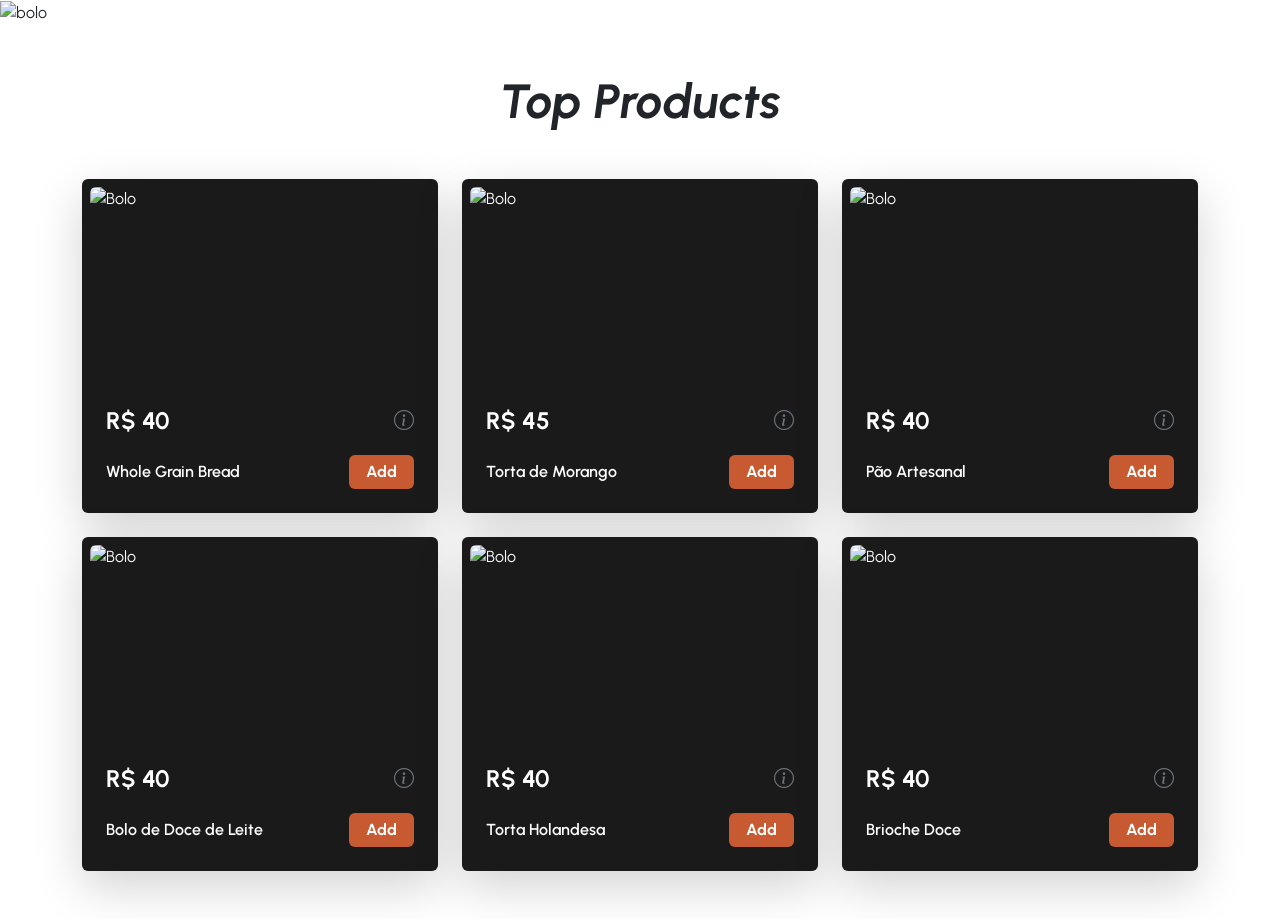
==== Projeto_bolos/index.html @ 3a4be54f "cc" ====
<!doctype html>
<html lang="pt-BR">
<head>
    <meta charset="utf-8">
    <meta name="viewport" content="width=device-width, initial-scale=1">
    <title>Loja de bolos</title>
    <link rel="stylesheet" href="https://cdn.jsdelivr.net/npm/bootstrap@5.3.8/dist/css/bootstrap.min.css">
    <link rel="stylesheet" href="https://cdn.jsdelivr.net/npm/bootstrap-icons@1.13.1/font/bootstrap-icons.min.css">
    <link rel="stylesheet" href="style.css">

    <link rel="preconnect" href="https://fonts.googleapis.com">
    <link rel="preconnect" href="https://fonts.gstatic.com" crossorigin>
    <link href="https://fonts.googleapis.com/css2?family=Libertinus+Sans:ital,wght@0,400;0,700;1,400&family=Original+Surfer&family=Urbanist:ital,wght@0,100..900;1,100..900&display=swap" rel="stylesheet">
</head>

<body>
  
    <!-- NAV TRANSPARENTE -->
    <nav class="navbar navbar-expand-lg navbar-dark position-absolute top-0 w-100 z-3 bg-transparent">
        <div class="container-fluid">
            <button class="navbar-toggler" type="button" data-bs-toggle="collapse" data-bs-target="#navbarNav">
                <span class="navbar-toggler-icon"></span>
            </button>

            <div class="collapse navbar-collapse" id="navbarNav">
                <ul class="navbar-nav me-auto fs-5">
                    <li class="nav-item"><a class="nav-link active" href="#">Home</a></li>
                    <li class="nav-item"><a class="nav-link" href="#">Contato</a></li>
                    <li class="nav-item"><a class="nav-link" href="#">Sobre</a></li>
                </ul>
            </div>
        </div>
    </nav>

    <!-- BANNER TOPO -->
    <main class="container-fluid p-0"> 
        <div class="row g-0">
            <div class="col-12 position-relative">
                <img src="https://static.vecteezy.com/ti/fotos-gratis/t1/69901852-aniversario-bolo-com-aceso-velas-e-colorida-granulados-em-branco-prato-contra-rosa-fundo-festivo-e-alegre-celebracao-sobremesa-para-especial-ocasiao-gratis-foto.jpeg" 
                     class="img-fluid w-100 vh-50 object-fit-cover" alt="bolo">

                <div class="position-absolute top-50 start-0 translate-middle-y ms-4 ms-md-5 text-white"> 
                    <p class="titulo display-3 fw-bold">Loja de Bolos</p>
                    <p class="fs-2">Os melhores bolos artesanais</p>
                </div>
            </div>
        </div>
    </main>

    <!-- SEÇÃO TOP PRODUCTS -->
    <section class="container my-5">
        <h2 class="text-center display-5 fw-bold fst-italic mb-5">Top Products</h2>

        <!-- Grid de 3 colunas em telas médias/grandes -->
        <div class="row row-cols-1 row-cols-md-3 g-4">
            
            <!-- CARD 1 -->
            <div class="col">
                <div class="card h-100 text-white border-0 shadow-lg p-2" style="background-color: #1a1a1a;">
                    <img src="https://guiadacozinha.com.br/wp-content/uploads/2021/02/torta-doce-de-leite-merengue.jpg" class="card-img-top rounded object-fit-cover" alt="Bolo" style="height: 200px;">
                    <div class="card-body d-flex flex-column justify-content-between p-3">
                        <div class="d-flex justify-content-between align-items-center mb-3">
                            <span class="fs-4 fw-bold">R$ 40</span>
                            <i class="bi bi-info-circle fs-5 text-secondary" style="cursor: pointer;"></i>
                        </div>
                        <div class="d-flex justify-content-between align-items-center">
                            <span class="fs-6 fw-semibold">Whole Grain Bread</span>
                            <button class="btn text-white fw-bold px-3 py-1" style="background-color: #c85a32;">Add</button>
                        </div>
                    </div>
                </div>
            </div>

            <!-- CARD 2 -->
            <div class="col">
                <div class="card h-100 text-white border-0 shadow-lg p-2" style="background-color: #1a1a1a;">
                    <img src="https://guiadacozinha.com.br/wp-content/uploads/2021/02/torta-doce-de-leite-merengue.jpg" class="card-img-top rounded object-fit-cover" alt="Bolo" style="height: 200px;">
                    <div class="card-body d-flex flex-column justify-content-between p-3">
                        <div class="d-flex justify-content-between align-items-center mb-3">
                            <span class="fs-4 fw-bold">R$ 45</span>
                            <i class="bi bi-info-circle fs-5 text-secondary" style="cursor: pointer;"></i>
                        </div>
                        <div class="d-flex justify-content-between align-items-center">
                            <span class="fs-6 fw-semibold">Torta de Morango</span>
                            <button class="btn text-white fw-bold px-3 py-1" style="background-color: #c85a32;">Add</button>
                        </div>
                    </div>
                </div>
            </div>

            <!-- CARD 3 -->
            <div class="col">
                <div class="card h-100 text-white border-0 shadow-lg p-2" style="background-color: #1a1a1a;">
                    <img src="https://guiadacozinha.com.br/wp-content/uploads/2021/02/torta-doce-de-leite-merengue.jpg" class="card-img-top rounded object-fit-cover" alt="Bolo" style="height: 200px;">
                    <div class="card-body d-flex flex-column justify-content-between p-3">
                        <div class="d-flex justify-content-between align-items-center mb-3">
                            <span class="fs-4 fw-bold">R$ 40</span>
                            <i class="bi bi-info-circle fs-5 text-secondary" style="cursor: pointer;"></i>
                        </div>
                        <div class="d-flex justify-content-between align-items-center">
                            <span class="fs-6 fw-semibold">Pão Artesanal</span>
                            <button class="btn text-white fw-bold px-3 py-1" style="background-color: #c85a32;">Add</button>
                        </div>
                    </div>
                </div>
            </div>

            <!-- CARD 4 -->
            <div class="col">
                <div class="card h-100 text-white border-0 shadow-lg p-2" style="background-color: #1a1a1a;">
                    <img src="https://guiadacozinha.com.br/wp-content/uploads/2021/02/torta-doce-de-leite-merengue.jpg" class="card-img-top rounded object-fit-cover" alt="Bolo" style="height: 200px;">
                    <div class="card-body d-flex flex-column justify-content-between p-3">
                        <div class="d-flex justify-content-between align-items-center mb-3">
                            <span class="fs-4 fw-bold">R$ 40</span>
                            <i class="bi bi-info-circle fs-5 text-secondary" style="cursor: pointer;"></i>
                        </div>
                        <div class="d-flex justify-content-between align-items-center">
                            <span class="fs-6 fw-semibold">Bolo de Doce de Leite</span>
                            <button class="btn text-white fw-bold px-3 py-1" style="background-color: #c85a32;">Add</button>
                        </div>
                    </div>
                </div>
            </div>

            <!-- CARD 5 -->
            <div class="col">
                <div class="card h-100 text-white border-0 shadow-lg p-2" style="background-color: #1a1a1a;">
                    <img src="https://guiadacozinha.com.br/wp-content/uploads/2021/02/torta-doce-de-leite-merengue.jpg" class="card-img-top rounded object-fit-cover" alt="Bolo" style="height: 200px;">
                    <div class="card-body d-flex flex-column justify-content-between p-3">
                        <div class="d-flex justify-content-between align-items-center mb-3">
                            <span class="fs-4 fw-bold">R$ 40</span>
                            <i class="bi bi-info-circle fs-5 text-secondary" style="cursor: pointer;"></i>
                        </div>
                        <div class="d-flex justify-content-between align-items-center">
                            <span class="fs-6 fw-semibold">Torta Holandesa</span>
                            <button class="btn text-white fw-bold px-3 py-1" style="background-color: #c85a32;">Add</button>
                        </div>
                    </div>
                </div>
            </div>

            <!-- CARD 6 -->
            <div class="col">
                <div class="card h-100 text-white border-0 shadow-lg p-2" style="background-color: #1a1a1a;">
                    <img src="https://guiadacozinha.com.br/wp-content/uploads/2021/02/torta-doce-de-leite-merengue.jpg" class="card-img-top rounded object-fit-cover" alt="Bolo" style="height: 200px;">
                    <div class="card-body d-flex flex-column justify-content-between p-3">
                        <div class="d-flex justify-content-between align-items-center mb-3">
                            <span class="fs-4 fw-bold">R$ 40</span>
                            <i class="bi bi-info-circle fs-5 text-secondary" style="cursor: pointer;"></i>
                        </div>
                        <div class="d-flex justify-content-between align-items-center">
                            <span class="fs-6 fw-semibold">Brioche Doce</span>
                            <button class="btn text-white fw-bold px-3 py-1" style="background-color: #c85a32;">Add</button>
                        </div>
                    </div>
                </div>
            </div>

        </div>
    </section>

    <script src="https://cdn.jsdelivr.net/npm/bootstrap@5.3.8/dist/js/bootstrap.bundle.min.js"></script>
    <script src="app.js"></script>
</body>
</html>
---- Projeto_bolos/style.css ----
body{
    font-family: "Urbanist", sans-serif;
    font-optical-sizing: auto;
    font-style: normal;
}

.titulo{
    font-size: 7rem;
}
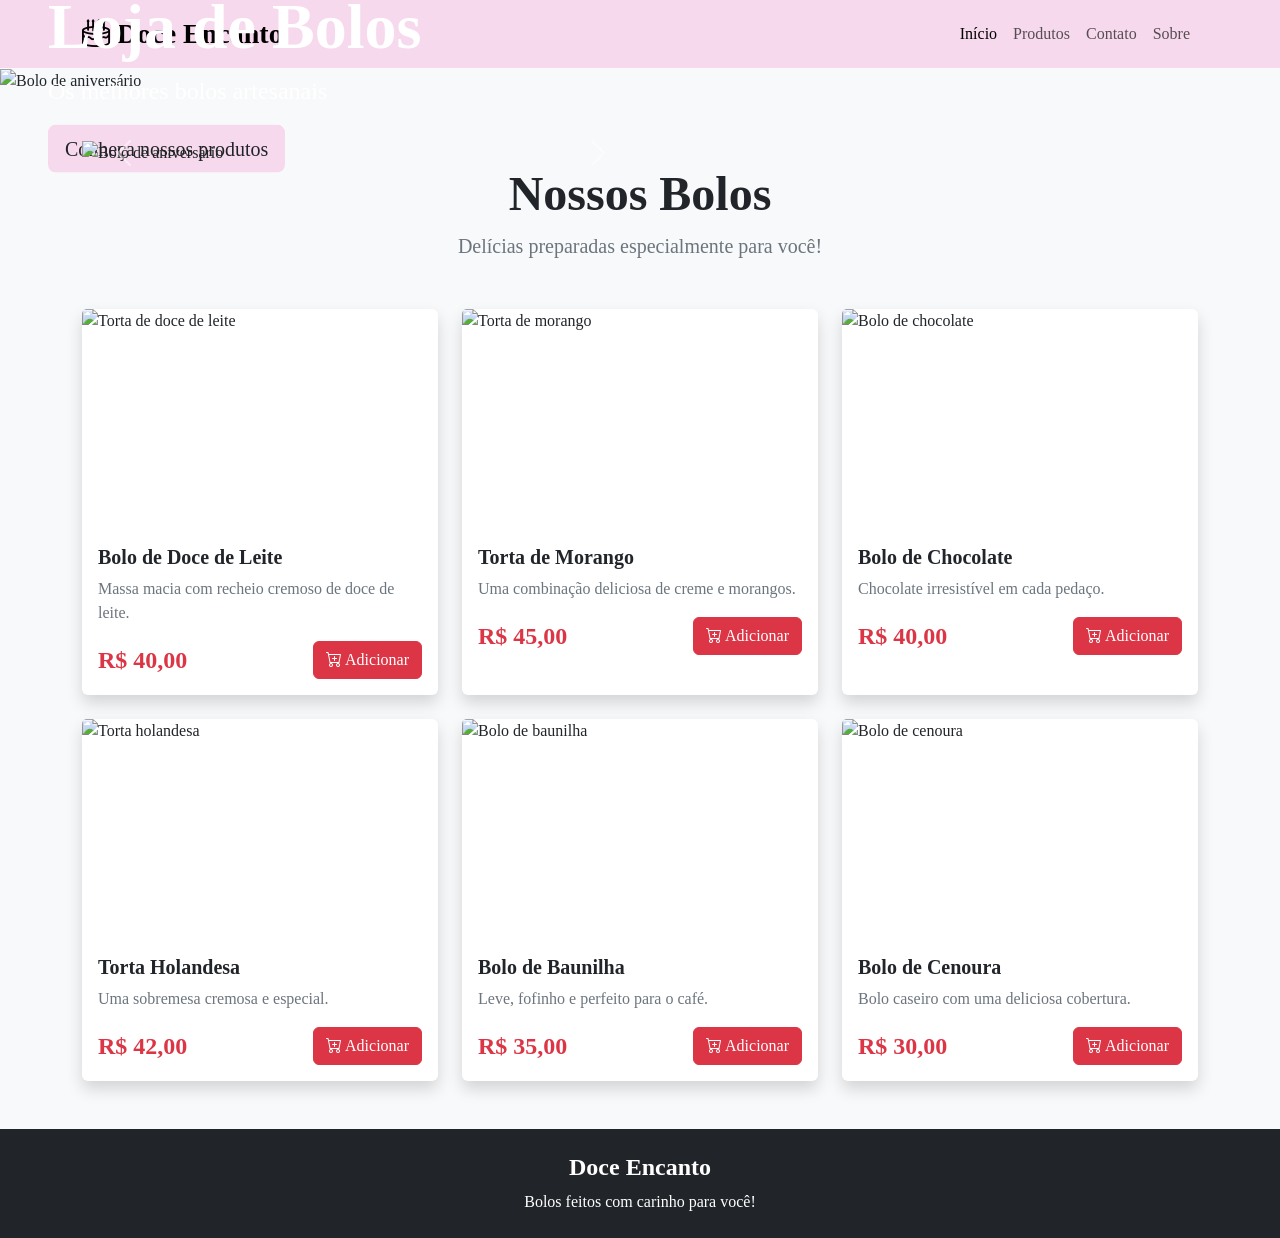
==== commit 82879c60: "cc" ====
--- a/Projeto_bolos/index.html
+++ b/Projeto_bolos/index.html
@@ -1,88 +1,191 @@
-<!doctype html>
+
+<!DOCTYPE html>
 <html lang="pt-BR">
 <head>
-    <meta charset="utf-8">
+    <meta charset="UTF-8">
     <meta name="viewport" content="width=device-width, initial-scale=1">
-    <title>Loja de bolos</title>
-    <link rel="stylesheet" href="https://cdn.jsdelivr.net/npm/bootstrap@5.3.8/dist/css/bootstrap.min.css">
-    <link rel="stylesheet" href="https://cdn.jsdelivr.net/npm/bootstrap-icons@1.13.1/font/bootstrap-icons.min.css">
+    <title>Loja de Bolos</title>
+
+    <link href="https://cdn.jsdelivr.net/npm/bootstrap@5.3.8/dist/css/bootstrap.min.css"
+          rel="stylesheet">
+
+    <link href="https://cdn.jsdelivr.net/npm/bootstrap-icons@1.13.1/font/bootstrap-icons.min.css"
+          rel="stylesheet">
+
     <link rel="stylesheet" href="style.css">
 
-    <link rel="preconnect" href="https://fonts.googleapis.com">
-    <link rel="preconnect" href="https://fonts.gstatic.com" crossorigin>
-    <link href="https://fonts.googleapis.com/css2?family=Libertinus+Sans:ital,wght@0,400;0,700;1,400&family=Original+Surfer&family=Urbanist:ital,wght@0,100..900;1,100..900&display=swap" rel="stylesheet">
+
 </head>
 
-<body>
+<body class="bg-light">
+
   
-    <!-- NAV TRANSPARENTE -->
-    <nav class="navbar navbar-expand-lg navbar-dark position-absolute top-0 w-100 z-3 bg-transparent">
-        <div class="container-fluid">
-            <button class="navbar-toggler" type="button" data-bs-toggle="collapse" data-bs-target="#navbarNav">
+    <nav class="menu navbar navbar-expand-lg navbar">
+        <div class="container">
+            <a class="navbar-brand fw-bold fs-3" href="#inicio">
+                <i class="bi bi-cake2"></i> Doce Encanto
+            </a>
+
+            <button class="navbar-toggler" type="button"
+                    data-bs-toggle="collapse" data-bs-target="#menu"
+                    aria-controls="menu" aria-expanded="false"
+                    aria-label="Abrir menu">
                 <span class="navbar-toggler-icon"></span>
             </button>
 
-            <div class="collapse navbar-collapse" id="navbarNav">
-                <ul class="navbar-nav me-auto fs-5">
-                    <li class="nav-item"><a class="nav-link active" href="#">Home</a></li>
-                    <li class="nav-item"><a class="nav-link" href="#">Contato</a></li>
-                    <li class="nav-item"><a class="nav-link" href="#">Sobre</a></li>
+            <div class="collapse navbar-collapse" id="menu">
+                <ul class="navbar-nav ms-auto">
+                    <li class="nav-item">
+                        <a class="nav-link active" href="#inicio">Início</a>
+                    </li>
+                    <li class="nav-item">
+                        <a class="nav-link" href="#produtos">Produtos</a>
+                    </li>
+                    <li class="nav-item">
+                        <a class="nav-link" href="#contato">Contato</a>
+                    </li>
+                    <li class="nav-item">
+                        <a class="nav-link" href="#sobre">Sobre</a>
+                    </li>
                 </ul>
             </div>
         </div>
     </nav>
 
-    <!-- BANNER TOPO -->
-    <main class="container-fluid p-0"> 
-        <div class="row g-0">
-            <div class="col-12 position-relative">
-                <img src="https://static.vecteezy.com/ti/fotos-gratis/t1/69901852-aniversario-bolo-com-aceso-velas-e-colorida-granulados-em-branco-prato-contra-rosa-fundo-festivo-e-alegre-celebracao-sobremesa-para-especial-ocasiao-gratis-foto.jpeg" 
-                     class="img-fluid w-100 vh-50 object-fit-cover" alt="bolo">
-
-                <div class="position-absolute top-50 start-0 translate-middle-y ms-4 ms-md-5 text-white"> 
-                    <p class="titulo display-3 fw-bold">Loja de Bolos</p>
-                    <p class="fs-2">Os melhores bolos artesanais</p>
-                </div>
-            </div>
-        </div>
-    </main>
-
-    <!-- SEÇÃO TOP PRODUCTS -->
-    <section class="container my-5">
-        <h2 class="text-center display-5 fw-bold fst-italic mb-5">Top Products</h2>
-
-        <!-- Grid de 3 colunas em telas médias/grandes -->
-        <div class="row row-cols-1 row-cols-md-3 g-4">
-            
-            <!-- CARD 1 -->
-            <div class="col">
-                <div class="card h-100 text-white border-0 shadow-lg p-2" style="background-color: #1a1a1a;">
-                    <img src="https://guiadacozinha.com.br/wp-content/uploads/2021/02/torta-doce-de-leite-merengue.jpg" class="card-img-top rounded object-fit-cover" alt="Bolo" style="height: 200px;">
-                    <div class="card-body d-flex flex-column justify-content-between p-3">
-                        <div class="d-flex justify-content-between align-items-center mb-3">
-                            <span class="fs-4 fw-bold">R$ 40</span>
-                            <i class="bi bi-info-circle fs-5 text-secondary" style="cursor: pointer;"></i>
-                        </div>
-                        <div class="d-flex justify-content-between align-items-center">
-                            <span class="fs-6 fw-semibold">Whole Grain Bread</span>
-                            <button class="btn text-white fw-bold px-3 py-1" style="background-color: #c85a32;">Add</button>
-                        </div>
-                    </div>
-                </div>
-            </div>
-
-            <!-- CARD 2 -->
-            <div class="col">
-                <div class="card h-100 text-white border-0 shadow-lg p-2" style="background-color: #1a1a1a;">
-                    <img src="https://guiadacozinha.com.br/wp-content/uploads/2021/02/torta-doce-de-leite-merengue.jpg" class="card-img-top rounded object-fit-cover" alt="Bolo" style="height: 200px;">
-                    <div class="card-body d-flex flex-column justify-content-between p-3">
-                        <div class="d-flex justify-content-between align-items-center mb-3">
-                            <span class="fs-4 fw-bold">R$ 45</span>
-                            <i class="bi bi-info-circle fs-5 text-secondary" style="cursor: pointer;"></i>
-                        </div>
-                        <div class="d-flex justify-content-between align-items-center">
-                            <span class="fs-6 fw-semibold">Torta de Morango</span>
-                            <button class="btn text-white fw-bold px-3 py-1" style="background-color: #c85a32;">Add</button>
+
+    <header id="inicio" class="container-fluid p-0">
+        <div class="inicio position-relative">
+            <img
+                src="https://static.vecteezy.com/ti/fotos-gratis/t1/69901852-aniversario-bolo-com-aceso-velas-e-colorida-granulados-em-branco-prato-contra-rosa-fundo-festivo-e-alegre-celebracao-sobremesa-para-especial-ocasiao-gratis-foto.jpeg"
+                class="img-fluid w-100 object-fit-cover"
+                alt="Bolo de aniversário">
+
+            <div class="position-absolute top-50 start-0 translate-middle-y text-white p-4 p-md-5">
+                <h1 class="display-3 fw-bold">Loja de Bolos</h1>
+                <p class="fs-4">Os melhores bolos artesanais</p>
+                <a href="#produtos" class="botao btn btn-lg">
+                    Conheça nossos produtos
+                </a>
+            </div>
+        </div>
+    </header>
+
+
+    <section id="produtos" class="container py-5">
+
+
+        <div class="col-6">
+            
+            <div id="carouselExampleControls"
+                class="carousel slide"
+                data-bs-ride="carousel">
+
+                <div class="carousel-inner">
+
+                    <div class="carousel-item active">
+                        <img class="d-block w-100"
+                            src="https://static.vecteezy.com/ti/fotos-gratis/t1/69901852-aniversario-bolo-com-aceso-velas-e-colorida-granulados-em-branco-prato-contra-rosa-fundo-festivo-e-alegre-celebracao-sobremesa-para-especial-ocasiao-gratis-foto.jpeg"
+                            alt="Bolo de aniversário">
+                    </div>
+
+                    <div class="carousel-item">
+                        <img class="d-block w-100"
+                            src="https://guiadacozinha.com.br/wp-content/uploads/2021/02/torta-doce-de-leite-merengue.jpg"
+                            alt="Torta de doce de leite">
+                    </div>
+
+                    <div class="carousel-item">
+                        <img class="d-block w-100"
+                            src="https://static.vecteezy.com/ti/fotos-gratis/t1/69901852-aniversario-bolo-com-aceso-velas-e-colorida-granulados-em-branco-prato-contra-rosa-fundo-festivo-e-alegre-celebracao-sobremesa-para-especial-ocasiao-gratis-foto.jpeg"
+                            alt="Bolo de aniversário">
+                    </div>
+
+                </div>
+
+                <!-- Botão anterior -->
+                <button class="carousel-control-prev"
+                        type="button"
+                        data-bs-target="#carouselExampleControls"
+                        data-bs-slide="prev">
+
+                    <span class="carousel-control-prev-icon"
+                        aria-hidden="true"></span>
+
+                    <span class="visually-hidden">Anterior</span>
+                </button>
+
+                <!-- Botão próximo -->
+                <button class="carousel-control-next"
+                        type="button"
+                        data-bs-target="#carouselExampleControls"
+                        data-bs-slide="next">
+
+                    <span class="carousel-control-next-icon"
+                        aria-hidden="true"></span>
+
+                    <span class="visually-hidden">Próximo</span>
+                </button>
+
+            </div>
+        </div>
+
+            
+
+
+
+
+
+
+            
+        </div>
+
+        <div class="text-center mb-5">
+            <h2 class="display-5 fw-bold">Nossos Bolos</h2>
+            <p class="text-secondary fs-5">
+                Delícias preparadas especialmente para você!
+            </p>
+        </div>
+        <div class="row row-cols-1 row-cols-md-2 row-cols-lg-3 g-4">
+
+            
+            <div class="col">
+                <div class="card h-100 border-0 shadow">
+                    <img src="https://guiadacozinha.com.br/wp-content/uploads/2021/02/torta-doce-de-leite-merengue.jpg"
+                         class="card-img-top object-fit-cover"
+                         style="height: 220px;" alt="Torta de doce de leite">
+
+                    <div class="card-body">
+                        <h5 class="card-title fw-bold">Bolo de Doce de Leite</h5>
+                        <p class="card-text text-secondary">
+                            Massa macia com recheio cremoso de doce de leite.
+                        </p>
+                        <div class="d-flex justify-content-between align-items-center">
+                            <span class="fs-4 fw-bold text-danger">R$ 40,00</span>
+                            <button class="btn btn-danger">
+                                <i class="bi bi-cart-plus"></i> Adicionar
+                            </button>
+                        </div>
+                    </div>
+                </div>
+            </div>
+
+      
+            <div class="col">
+                <div class="card h-100 border-0 shadow">
+                    <img src="https://guiadacozinha.com.br/wp-content/uploads/2021/02/torta-doce-de-leite-merengue.jpg"
+                         class="card-img-top object-fit-cover"
+                         style="height: 220px;" alt="Torta de morango">
+
+                    <div class="card-body">
+                        <h5 class="card-title fw-bold">Torta de Morango</h5>
+                        <p class="card-text text-secondary">
+                            Uma combinação deliciosa de creme e morangos.
+                        </p>
+                        <div class="d-flex justify-content-between align-items-center">
+                            <span class="fs-4 fw-bold text-danger">R$ 45,00</span>
+                            <button class="btn btn-danger">
+                                <i class="bi bi-cart-plus"></i> Adicionar
+                            </button>
                         </div>
                     </div>
                 </div>
@@ -90,67 +193,87 @@
 
             <!-- CARD 3 -->
             <div class="col">
-                <div class="card h-100 text-white border-0 shadow-lg p-2" style="background-color: #1a1a1a;">
-                    <img src="https://guiadacozinha.com.br/wp-content/uploads/2021/02/torta-doce-de-leite-merengue.jpg" class="card-img-top rounded object-fit-cover" alt="Bolo" style="height: 200px;">
-                    <div class="card-body d-flex flex-column justify-content-between p-3">
-                        <div class="d-flex justify-content-between align-items-center mb-3">
-                            <span class="fs-4 fw-bold">R$ 40</span>
-                            <i class="bi bi-info-circle fs-5 text-secondary" style="cursor: pointer;"></i>
-                        </div>
-                        <div class="d-flex justify-content-between align-items-center">
-                            <span class="fs-6 fw-semibold">Pão Artesanal</span>
-                            <button class="btn text-white fw-bold px-3 py-1" style="background-color: #c85a32;">Add</button>
-                        </div>
-                    </div>
-                </div>
-            </div>
-
-            <!-- CARD 4 -->
-            <div class="col">
-                <div class="card h-100 text-white border-0 shadow-lg p-2" style="background-color: #1a1a1a;">
-                    <img src="https://guiadacozinha.com.br/wp-content/uploads/2021/02/torta-doce-de-leite-merengue.jpg" class="card-img-top rounded object-fit-cover" alt="Bolo" style="height: 200px;">
-                    <div class="card-body d-flex flex-column justify-content-between p-3">
-                        <div class="d-flex justify-content-between align-items-center mb-3">
-                            <span class="fs-4 fw-bold">R$ 40</span>
-                            <i class="bi bi-info-circle fs-5 text-secondary" style="cursor: pointer;"></i>
-                        </div>
-                        <div class="d-flex justify-content-between align-items-center">
-                            <span class="fs-6 fw-semibold">Bolo de Doce de Leite</span>
-                            <button class="btn text-white fw-bold px-3 py-1" style="background-color: #c85a32;">Add</button>
-                        </div>
-                    </div>
-                </div>
-            </div>
-
-            <!-- CARD 5 -->
-            <div class="col">
-                <div class="card h-100 text-white border-0 shadow-lg p-2" style="background-color: #1a1a1a;">
-                    <img src="https://guiadacozinha.com.br/wp-content/uploads/2021/02/torta-doce-de-leite-merengue.jpg" class="card-img-top rounded object-fit-cover" alt="Bolo" style="height: 200px;">
-                    <div class="card-body d-flex flex-column justify-content-between p-3">
-                        <div class="d-flex justify-content-between align-items-center mb-3">
-                            <span class="fs-4 fw-bold">R$ 40</span>
-                            <i class="bi bi-info-circle fs-5 text-secondary" style="cursor: pointer;"></i>
-                        </div>
-                        <div class="d-flex justify-content-between align-items-center">
-                            <span class="fs-6 fw-semibold">Torta Holandesa</span>
-                            <button class="btn text-white fw-bold px-3 py-1" style="background-color: #c85a32;">Add</button>
-                        </div>
-                    </div>
-                </div>
-            </div>
-
-            <!-- CARD 6 -->
-            <div class="col">
-                <div class="card h-100 text-white border-0 shadow-lg p-2" style="background-color: #1a1a1a;">
-                    <img src="https://guiadacozinha.com.br/wp-content/uploads/2021/02/torta-doce-de-leite-merengue.jpg" class="card-img-top rounded object-fit-cover" alt="Bolo" style="height: 200px;">
-                    <div class="card-body d-flex flex-column justify-content-between p-3">
-                        <div class="d-flex justify-content-between align-items-center mb-3">
-                            <span class="fs-4 fw-bold">R$ 40</span>
-                            <i class="bi bi-info-circle fs-5 text-secondary" style="cursor: pointer;"></i>
-                        </div>
-                        <div class="d-flex justify-content-between align-items-center">
-                            <span class="fs-6 fw-semibold">Brioche Doce</span>
-                            <button class="btn text-white fw-bold px-3 py-1" style="background-color: #c85a32;">Add</button>
+                <div class="card h-100 border-0 shadow">
+                    <img src="https://guiadacozinha.com.br/wp-content/uploads/2021/02/torta-doce-de-leite-merengue.jpg"
+                         class="card-img-top object-fit-cover"
+                         style="height: 220px;" alt="Bolo de chocolate">
+
+                    <div class="card-body">
+                        <h5 class="card-title fw-bold">Bolo de Chocolate</h5>
+                        <p class="card-text text-secondary">
+                            Chocolate irresistível em cada pedaço.
+                        </p>
+                        <div class="d-flex justify-content-between align-items-center">
+                            <span class="fs-4 fw-bold text-danger">R$ 40,00</span>
+                            <button class="btn btn-danger">
+                                <i class="bi bi-cart-plus"></i> Adicionar
+                            </button>
+                        </div>
+                    </div>
+                </div>
+            </div>
+
+   
+            <div class="col">
+                <div class="card h-100 border-0 shadow">
+                    <img src="https://guiadacozinha.com.br/wp-content/uploads/2021/02/torta-doce-de-leite-merengue.jpg"
+                         class="card-img-top object-fit-cover"
+                         style="height: 220px;" alt="Torta holandesa">
+
+                    <div class="card-body">
+                        <h5 class="card-title fw-bold">Torta Holandesa</h5>
+                        <p class="card-text text-secondary">
+                            Uma sobremesa cremosa e especial.
+                        </p>
+                        <div class="d-flex justify-content-between align-items-center">
+                            <span class="fs-4 fw-bold text-danger">R$ 42,00</span>
+                            <button class="btn btn-danger">
+                                <i class="bi bi-cart-plus"></i> Adicionar
+                            </button>
+                        </div>
+                    </div>
+                </div>
+            </div>
+
+
+            <div class="col">
+                <div class="card h-100 border-0 shadow">
+                    <img src="https://guiadacozinha.com.br/wp-content/uploads/2021/02/torta-doce-de-leite-merengue.jpg"
+                         class="card-img-top object-fit-cover"
+                         style="height: 220px;" alt="Bolo de baunilha">
+
+                    <div class="card-body">
+                        <h5 class="card-title fw-bold">Bolo de Baunilha</h5>
+                        <p class="card-text text-secondary">
+                            Leve, fofinho e perfeito para o café.
+                        </p>
+                        <div class="d-flex justify-content-between align-items-center">
+                            <span class="fs-4 fw-bold text-danger">R$ 35,00</span>
+                            <button class="btn btn-danger">
+                                <i class="bi bi-cart-plus"></i> Adicionar
+                            </button>
+                        </div>
+                    </div>
+                </div>
+            </div>
+
+            
+            <div class="col">
+                <div class="card h-100 border-0 shadow">
+                    <img src="https://guiadacozinha.com.br/wp-content/uploads/2021/02/torta-doce-de-leite-merengue.jpg"
+                         class="card-img-top object-fit-cover"
+                         style="height: 220px;" alt="Bolo de cenoura">
+
+                    <div class="card-body">
+                        <h5 class="card-title fw-bold">Bolo de Cenoura</h5>
+                        <p class="card-text text-secondary">
+                            Bolo caseiro com uma deliciosa cobertura.
+                        </p>
+                        <div class="d-flex justify-content-between align-items-center">
+                            <span class="fs-4 fw-bold text-danger">R$ 30,00</span>
+                            <button class="btn btn-danger">
+                                <i class="bi bi-cart-plus"></i> Adicionar
+                            </button>
                         </div>
                     </div>
                 </div>
@@ -159,7 +282,13 @@
         </div>
     </section>
 
+    <!-- RODAPÉ -->
+    <footer id="contato" class="bg-dark text-white text-center py-4">
+        <h4 class="fw-bold">Doce Encanto</h4>
+        <p class="mb-0">Bolos feitos com carinho para você!</p>
+    </footer>
+
     <script src="https://cdn.jsdelivr.net/npm/bootstrap@5.3.8/dist/js/bootstrap.bundle.min.js"></script>
-    <script src="app.js"></script>
+
 </body>
 </html>
--- a/Projeto_bolos/style.css
+++ b/Projeto_bolos/style.css
@@ -1,9 +1,19 @@
 body{
-    font-family: "Urbanist", sans-serif;
+    font-family: Georgia, 'Times New Roman', Times, serif;
     font-optical-sizing: auto;
     font-style: normal;
 }
 
-.titulo{
-    font-size: 7rem;
+.inicio img{
+    height: 450px;
 }
+
+.menu{
+    background-color:  #f7d9ed;
+}
+
+.botao{
+    background-color: #f7d9ed;
+    
+
+}
